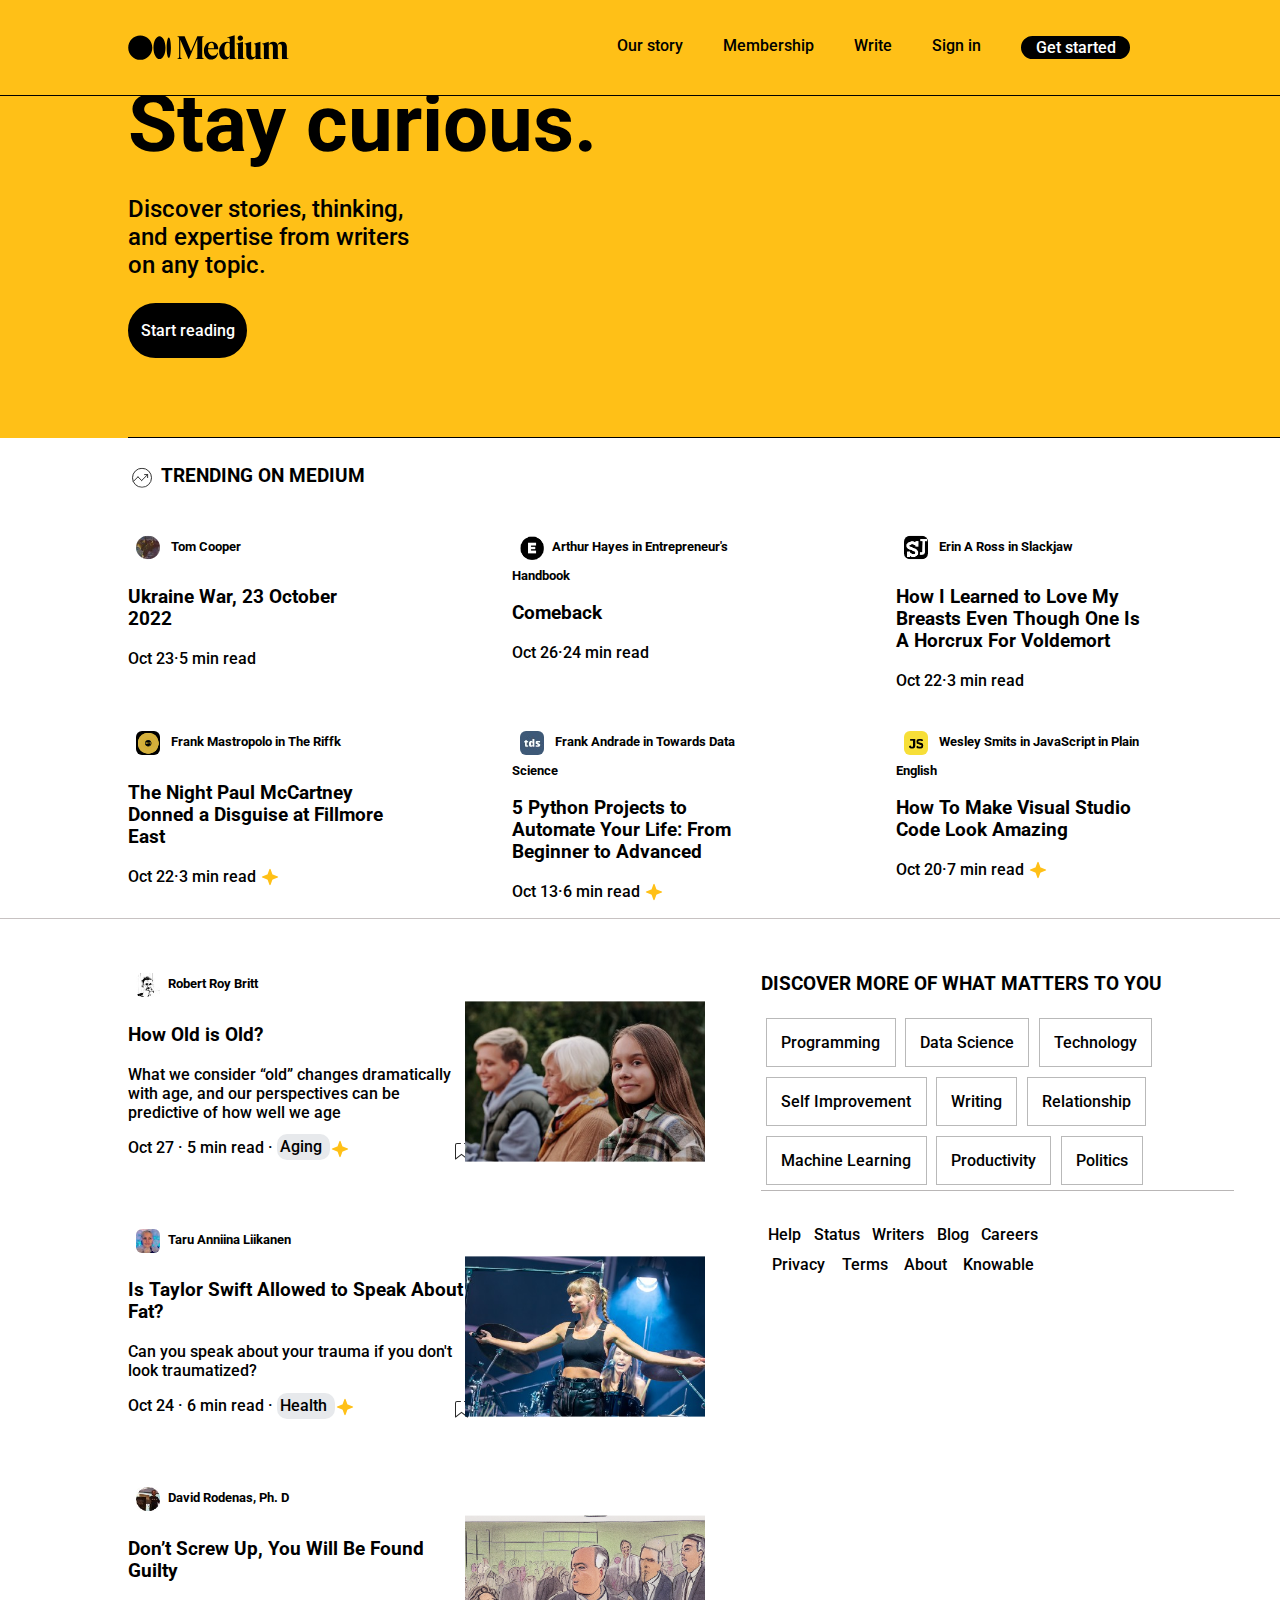
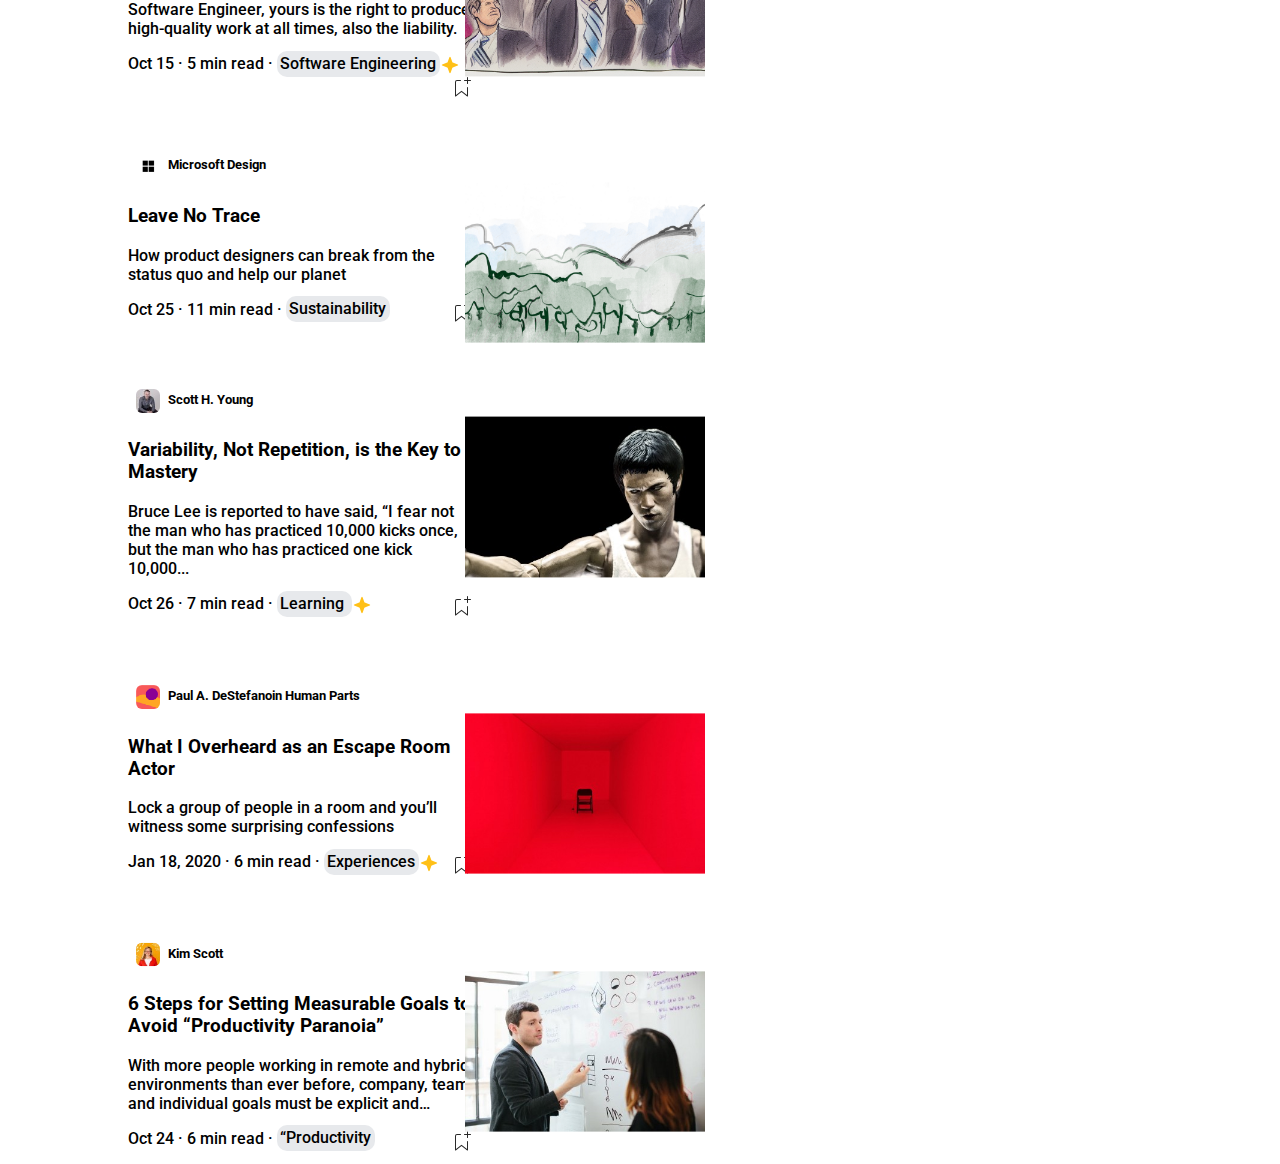
==== Progetto Settimana 5/index.html @ bdfa3fb2 "Progetto settimana 5" ====
<!DOCTYPE html>
<html lang="it">

<head>
    <meta charset="UTF-8">
    <meta name="viewport" content="width=device-width, initial-scale=1.0">
    <title>Progetto Unit 2 Flex Box</title>
    <link rel="preconnect" href="https://fonts.googleapis.com">
    <link rel="preconnect" href="https://fonts.gstatic.com" crossorigin>
    <link
        href="https://fonts.googleapis.com/css2?family=Roboto:ital,wght@0,100;0,300;0,400;0,500;0,700;0,900;1,100;1,300;1,400;1,500;1,700;1,900&display=swap"
        rel="stylesheet">
    <link rel="stylesheet" href="assets/css/style.css">
</head>

<body>
    <div id="header-filler"></div>
    <header>
        <nav id="navbar">
            <img src="assets/imgs/svg/logo.svg" alt="Logo Medium" id="logo">
            <ul>
                <li>Our story</li>
                <li>Membership</li>
                <li>Write</li>
                <li>Sign in</li>
                <div class="bottoneNero" id="primoBottone">
                    <li id="bottoneNav">Get started</li>
                </div>
            </ul>
        </nav>
        <div id="altezza">
            <h2>
                Stay curious.
            </h2>
            <p id="pheader">
                Discover stories, thinking, and expertise from writers on any topic.
            </p>
            <div class="bottoneNero" id="secondoBottone">
                <p>
                    Start reading
                </p>
            </div>
        </div>
    </header>
    <article>
        <h3 id="titoloArticle"> <img src="assets/imgs/svg/trending.svg" alt="trad" id="trend"> TRENDING ON MEDIUM</h3>
        <div id="containerArticle">
            <div class="contenitoriArticle">
                <h4><img src="assets/imgs/image01.jpeg" alt="primaFoto" class="fotoArticle" id="foto1"> Tom Cooper</h4>
                <h3>Ukraine War, 23 October 2022</h3>
                <p>Oct 23·5 min read</p>
            </div>
            <div class="contenitoriArticle">
                <h4> <img src="assets/imgs/image02.png" alt="secondaFoto" class="fotoArticle">Arthur Hayes in
                    Entrepreneur's Handbook</h4>
                <h3>Comeback</h3>
                <p>Oct 26·24 min read</p>
            </div>
            <div class="contenitoriArticle">
                <h4><img src="assets/imgs/image03.jpeg" alt="terzaFoto" class="fotoArticle"> Erin A Ross in Slackjaw
                </h4>
                <h3>How I Learned to Love My Breasts Even Though One Is A Horcrux For Voldemort</h3>
                <p>Oct 22·3 min read</p>
            </div>
            <div class="contenitoriArticle">
                <h4><img src="assets/imgs/image04.png" alt="quartaFoto" class="fotoArticle"> Frank Mastropolo in The
                    Riffk</h4>
                <h3>The Night Paul McCartney Donned a Disguise at Fillmore East</h3>
                <p>Oct 22·3 min read <img src="assets/imgs/svg/star.svg" alt="stelle" class="stelle"></p>
            </div>
            <div class="contenitoriArticle">
                <h4><img src="assets/imgs/image05.jpeg" alt="quintaFoto" class="fotoArticle"> Frank Andrade in Towards
                    Data Science</h4>
                <h3>5 Python Projects to Automate Your Life: From Beginner to Advanced</h3>
                <p>Oct 13·6 min read <img src="assets/imgs/svg/star.svg" alt="stelle" class="stelle"></p>
            </div>
            <div class="contenitoriArticle">
                <h4><img src="assets/imgs/image06.png" alt="sestaFoto" class="fotoArticle"> Wesley Smits in JavaScript
                    in Plain English</h4>
                <h3>How To Make Visual Studio Code Look Amazing</h3>
                <p>Oct 20·7 min read <img src="assets/imgs/svg/star.svg" alt="stelle" class="stelle"></p>
            </div>
        </div>
    </article>
    <main>
        <section>
            <div class="contenitoriSection">
                <h4><img src="assets/imgs/image07.jpeg" alt="settima" class="imgSection">Robert Roy Britt</h4>
                <h3>How Old is Old?</h3>
                <p>What we consider “old” changes dramatically with age, and our perspectives can be predictive of how
                    well we age</p>
                <p>Oct 27 · 5 min read · <span> Aging </span><img src="assets/imgs/svg/star.svg" alt="stelle"
                        class="stelle"><img src="assets/imgs/svg/bookmark.svg" alt="" class="book"></p>
                <img src="assets/imgs/image08.jpeg" alt="" class="imgGrandiSection">
            </div>
            <div class="contenitoriSection">
                <h4><img src="assets/imgs/image09.jpeg" alt="nove" class="imgSection">Taru Anniina Liikanen</h4>
                <h3>Is Taylor Swift Allowed to Speak About Fat?</h3>
                <p>Can you speak about your trauma if you don't look traumatized?</p>
                <p>Oct 24 · 6 min read · <span> Health </span><img src="assets/imgs/svg/star.svg" alt="stelle"
                        class="stelle"> <img src="assets/imgs/svg/bookmark.svg" alt="" class="book"></p>
                <img src="assets/imgs/image10.jpeg" alt="" class="imgGrandiSection">
            </div>
            <div class="contenitoriSection">
                <h4><img src="assets/imgs/image11.jpeg" alt="undici" class="imgSection">David Rodenas, Ph. D</h4>
                <h3>Don’t Screw Up, You Will Be Found Guilty</h3>
                <p>Software Engineer, yours is the right to produce high-quality work at all times, also the liability.
                </p>
                <p>Oct 15 · 5 min read · <span> Software Engineering</span><img src="assets/imgs/svg/star.svg"
                        alt="stelle" class="stelle"><img src="assets/imgs/svg/bookmark.svg" alt="" class="book"></p>
                <img src="assets/imgs/image12.png" alt="" class="imgGrandiSection">
            </div>
            <div class="contenitoriSection">
                <h4><img src="assets/imgs/image13.png" alt="tredici" class="imgSection">Microsoft Design</h4>
                <h3>Leave No Trace</h3>
                <p>How product designers can break from the status quo and help our planet</p>
                <p>Oct 25 · 11 min read · <span> Sustainability </span><img src="assets/imgs/svg/bookmark.svg" alt=""
                        class="book"></p>
                <img src="assets/imgs/image14.png" alt="" class="imgGrandiSection">
            </div>
            <div class="contenitoriSection">
                <h4><img src="assets/imgs/image15.jpeg" alt="quindici" class="imgSection">Scott H. Young</h4>
                <h3>Variability, Not Repetition, is the Key to Mastery</h3>
                <p>Bruce Lee is reported to have said, “I fear not the man who has practiced 10,000 kicks once, but the
                    man who has practiced one kick 10,000...</p>
                <p>Oct 26 · 7 min read · <span> Learning </span><img src="assets/imgs/svg/star.svg" alt="stelle"
                        class="stelle"> <img src="assets/imgs/svg/bookmark.svg" alt="" class="book"></p>
                <img src="assets/imgs/image16.jpg" alt="" class="imgGrandiSection">
            </div>
            <div class="contenitoriSection">
                <h4><img src="assets/imgs/image17.png" alt="diciassette" class="imgSection">Paul A. DeStefanoin Human
                    Parts</h4>
                <h3>What I Overheard as an Escape Room Actor</h3>
                <p>Lock a group of people in a room and you’ll witness some surprising confessions</p>
                <p>Jan 18, 2020 · 6 min read · <span> Experiences</span><img src="assets/imgs/svg/star.svg" alt="stelle"
                        class="stelle"> <img src="assets/imgs/svg/bookmark.svg" alt="" class="book"></p>
                <img src="assets/imgs/image18.jpeg" alt="" class="imgGrandiSection">
            </div>
            <div class="contenitoriSection">
                <h4><img src="assets/imgs/image19.jpeg" alt="diciannove" class="imgSection">Kim Scott</h4>
                <h3>6 Steps for Setting Measurable Goals to Avoid “Productivity Paranoia”</h3>
                <p>With more people working in remote and hybrid environments than ever before, company, team and
                    individual goals must be explicit and…</p>
                <p>Oct 24 · 6 min read · <span>“Productivity</span><img src="assets/imgs/svg/bookmark.svg" alt=""
                        class="book"> </p>
                <img src="assets/imgs/image20.jpg" alt="" class="imgGrandiSection">
            </div>
        </section>
        <aside>
            <h3>DISCOVER MORE OF WHAT MATTERS TO YOU</h3>
            <div id="containerAside">
                <p class="pAside">Programming</p>
                <p class="pAside">Data Science</p>
                <p class="pAside">Technology</p>
                <p class="pAside">Self Improvement</p>
                <p class="pAside">Writing</p>
                <p class="pAside">Relationship</p>
                <p class="pAside">Machine Learning</p>
                <p class="pAside">Productivity</p>
                <p class="pAside">Politics</p>
            </div>
            <br>
            <div id="containerAside2">
                <p class="pAside2">Help</p>
                <p class="pAside2">Status</p>
                <p class="pAside2">Writers</p>
                <p class="pAside2">Blog</p>
                <p class="pAside2">Careers</p>
                <p class="pAside2">Privacy</p>
                <p class="pAside2">Terms</p>
                <p class="pAside2">About</p>
                <p class="pAside2">Knowable</p>
            </div>
        </aside>
    </main>
</body>

</html>
---- Progetto Settimana 5/assets/css/style.css ----
/*Visualizzare da 1440 a 1540,non è responsive*/


html,
body {
    padding: 0;
    margin: 0;
    box-sizing: border-box;
    font-family: "Roboto", sans-serif;
    font-weight: 500;
    font-style: bold;
}
/*Header*/
header {
    background-color: #ffc017;
}

nav {
    display: flex;
    border-bottom: solid black 1px;
    justify-content: flex-end;
    background-color: #ffc017;
    position: fixed;
   top: 0;
   width: 100%;
   z-index: 100;
   animation: changeColor 2s;
}

ul {
    list-style: none;
    display: flex;
    padding: 20px;
    margin-right: 9%;

}

li {
    margin-right: 40px;
}

#logo {
    margin-left: 10%;
    margin-right: auto;
}
#altezza{
    height: 40vh;
    border-bottom: solid black 1px;
    margin-left: 10%;
    margin-top: 6%;
}
h2{
    margin-top: 5%;
    font-size: 5em;
    margin-bottom: 10px;
}
.bottoneNero{
    color: white;
    border: solid 2px black;
    background-color: black;
    border-radius: 30px;
}
#secondoBottone{
    text-align: center;
    width: 10%;
    
}
#primoBottone{
    text-align: center;
    width: 20%;
}
#bottoneNav{
    width: 100%;
}
#pheader {
    font-size: 1.5em;
    max-width: 25%;
}








/* Article*/
#containerArticle{
    display: flex;
    flex-wrap: wrap;
}
.contenitoriArticle{
    flex-direction: column;
    margin-left: 10%;
    width: 20%;
}
.fotoArticle{
    transform:scale(0.6) ;
    border-radius: 10px;
    display: inline-block; 
    vertical-align: middle;
    
}
.stelle{
    display: inline-block;
    vertical-align: middle;
}
#titoloArticle{
    margin-left: 10%;
    margin-top: 2%;
}
#trend{
    display: inline-block;
    vertical-align: middle;
}

#foto1{
    border-radius: 30px;
}
article{
    border-bottom: solid rgb(199, 194, 194) 1px;
}
h4{
    font-size: small;
}
/* Main, section e Aside */

main{
    display: flex;
    margin-left: 10%;
}
section{
    display: flex;
    flex-direction: column;
}
.contenitoriSection{
    position: relative;
    margin-top: 5%;
    width: 60%;
}
.imgSection{
    transform:scale(0.6) ;
    border-radius: 10px;
    display: inline-block; 
    vertical-align: middle;
    
}
span{
    background-color: #E7E9EC;
    border-radius: 10px;
    text-align: center;
    padding: 1%;
}
.imgGrandiSection{
    position: absolute;
    right: -90%;
    top: 0;
    transform: scale(0.6);
}
.book{
    float: right;
}
aside{
    margin-top: 3%;
    margin-left: 5%;
    margin-right: 4%;
}
#containerAside{
    display: flex;
    flex-wrap: wrap;
    flex-direction: row;
    width: auto;
    border-bottom: solid 0.5px rgb(185, 182, 182);

}
.pAside{
    border: solid 1px rgb(185, 185, 185);
    padding: 3%;
    margin: 1%;
}
#containerAside2{
    display: flex;
    flex-wrap: wrap;
    justify-content: space-evenly;
    width: 60%;
    margin-top: 2%;
    
}
.pAside2{
    padding: 2%;
    margin: 0;
}
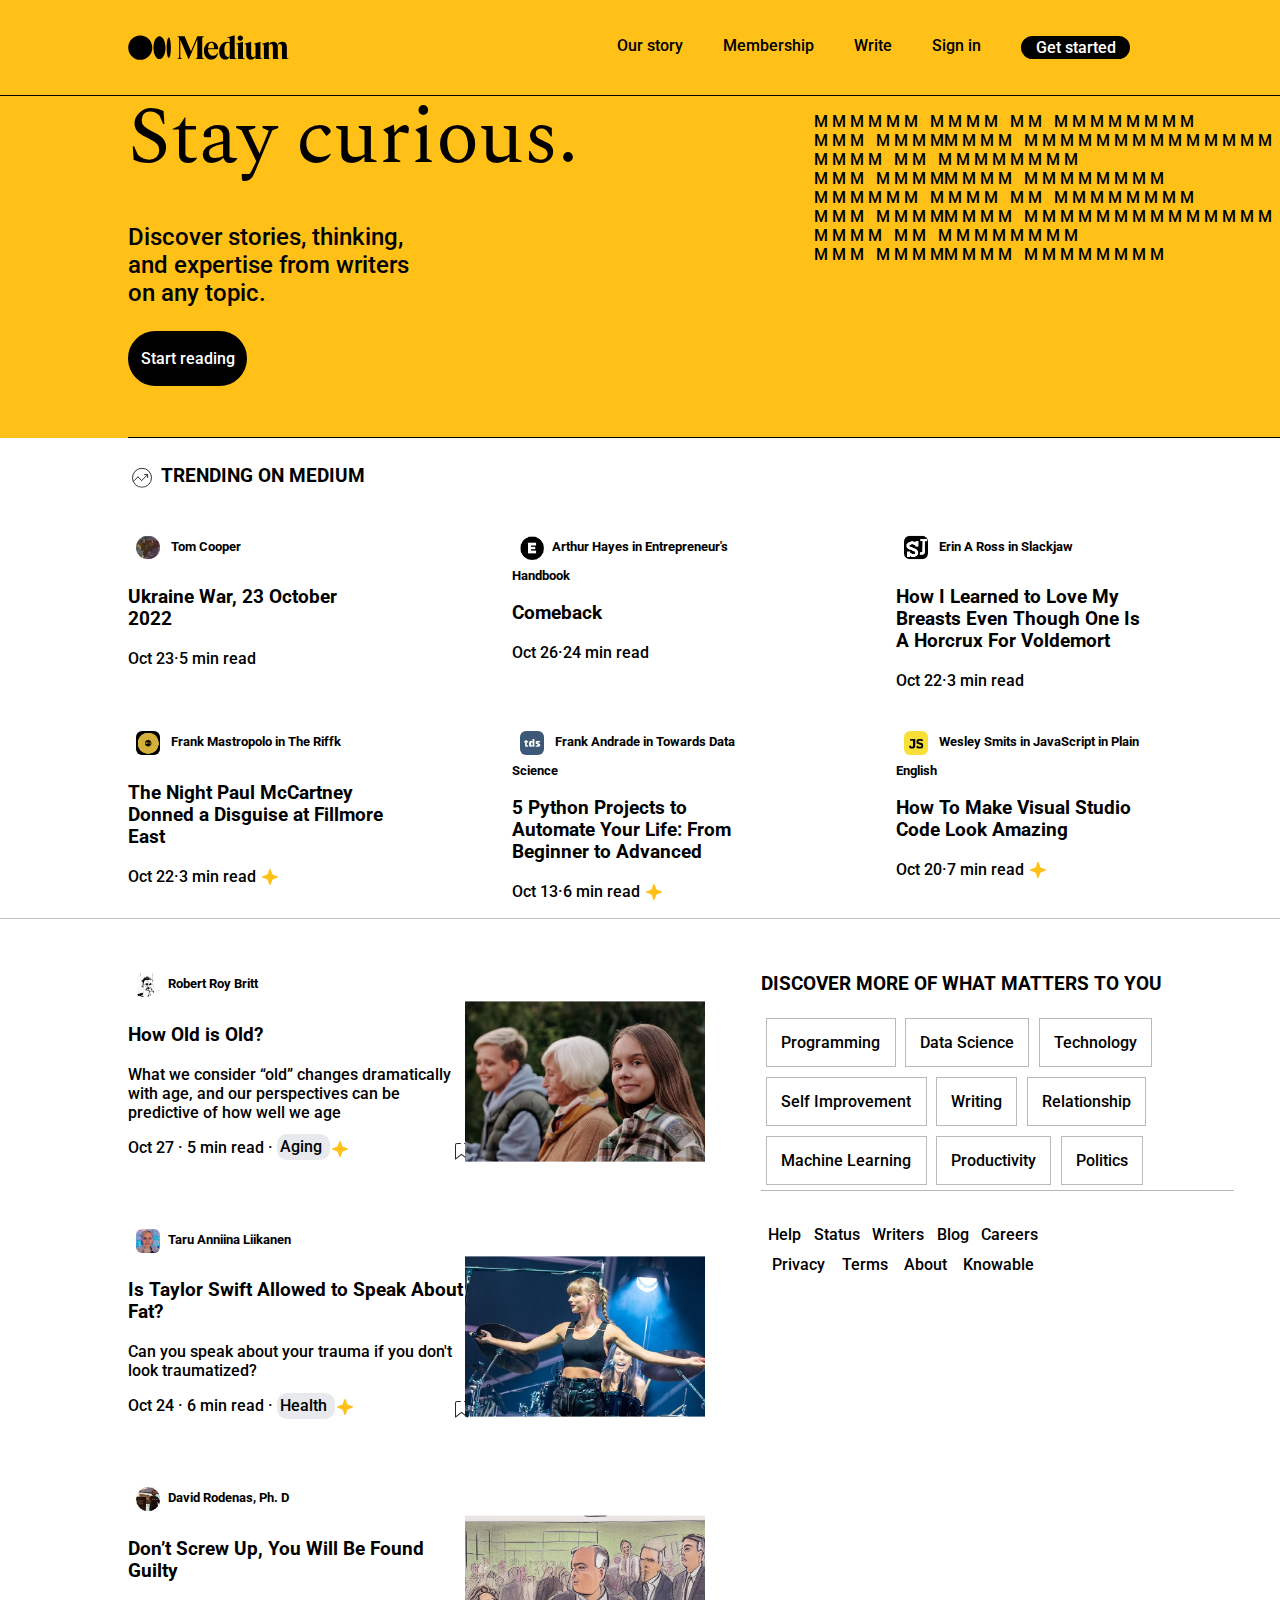
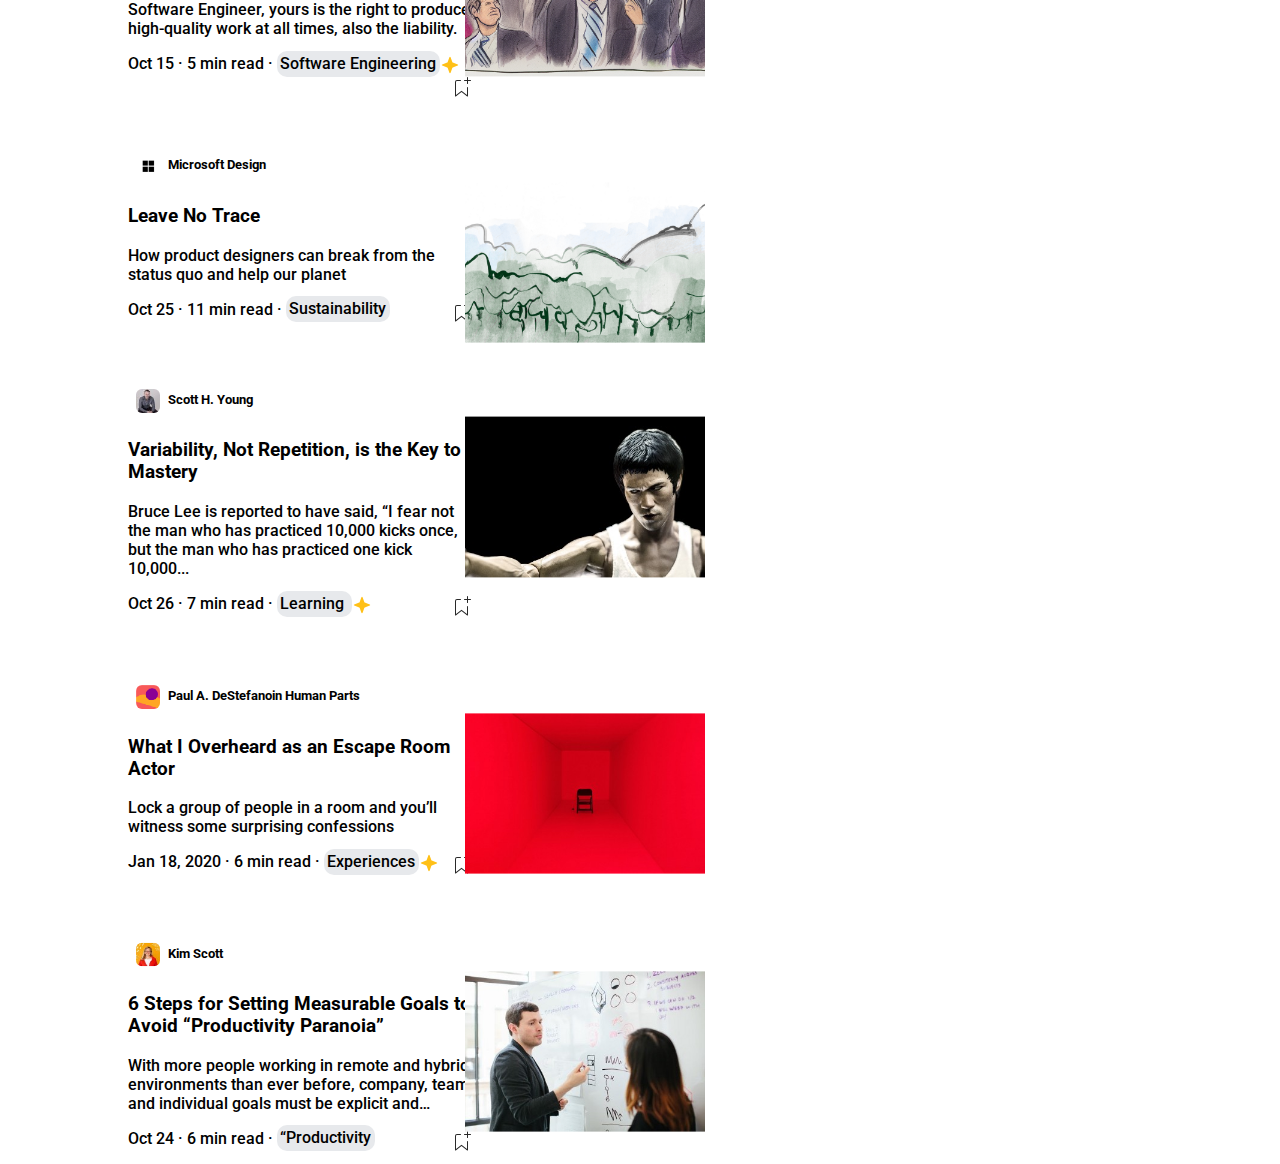
==== commit 22d62657: "Modifiche" ====
--- a/Progetto Settimana 5/index.html
+++ b/Progetto Settimana 5/index.html
@@ -10,6 +10,9 @@
     <link
         href="https://fonts.googleapis.com/css2?family=Roboto:ital,wght@0,100;0,300;0,400;0,500;0,700;0,900;1,100;1,300;1,400;1,500;1,700;1,900&display=swap"
         rel="stylesheet">
+        <link rel="preconnect" href="https://fonts.googleapis.com">
+<link rel="preconnect" href="https://fonts.gstatic.com" crossorigin>
+<link href="https://fonts.googleapis.com/css2?family=Spectral:ital,wght@0,200;0,300;0,400;0,500;0,600;0,700;0,800;1,200;1,300;1,400;1,500;1,600;1,700;1,800&display=swap" rel="stylesheet">
     <link rel="stylesheet" href="assets/css/style.css">
 </head>
 
@@ -29,9 +32,18 @@
             </ul>
         </nav>
         <div id="altezza">
+            <div id="parte1">
+                <div id="parte2">
+                    <p id="m"> <br>M M M M M M &nbsp; M M M  M &nbsp;  M M &nbsp; M M M M M M M M <br>
+                       M M M &nbsp; M M M MM M  M M &nbsp; M M M M M M M M M M M M M M &nbsp; <br> M M M  M &nbsp;  M M &nbsp; M M M M M M M M <br>
+                       M M M &nbsp; M M M MM M  M M &nbsp; M M M M M M M M <br>M M M M M M &nbsp; M M M  M &nbsp;  M M &nbsp; M M M M M M M M <br>
+                       M M M &nbsp; M M M MM M  M M &nbsp; M M M M M M M M M M M M M M &nbsp; <br> M M M  M &nbsp;  M M &nbsp; M M M M M M M M <br>
+                       M M M &nbsp; M M M MM M  M M &nbsp; M M M M M M M M</p>
+                    </div>
             <h2>
                 Stay curious.
             </h2>
+            
             <p id="pheader">
                 Discover stories, thinking, and expertise from writers on any topic.
             </p>
@@ -40,6 +52,8 @@
                     Start reading
                 </p>
             </div>
+</div>
+
         </div>
     </header>
     <article>
@@ -173,6 +187,7 @@
             </div>
         </aside>
     </main>
+    <script src="assets/java/script.js"></script>
 </body>
 
 </html>--- a/Progetto Settimana 5/assets/css/style.css
+++ b/Progetto Settimana 5/assets/css/style.css
@@ -1,4 +1,3 @@
-
 /*Visualizzare da 1440 a 1540,non è responsive*/
 
 
@@ -11,6 +10,7 @@
     font-weight: 500;
     font-style: bold;
 }
+
 /*Header*/
 header {
     background-color: #ffc017;
@@ -22,10 +22,10 @@
     justify-content: flex-end;
     background-color: #ffc017;
     position: fixed;
-   top: 0;
-   width: 100%;
-   z-index: 100;
-   animation: changeColor 2s;
+    top: 0;
+    width: 100%;
+    z-index: 100;
+    animation: changeColor 2s;
 }
 
 ul {
@@ -44,129 +44,175 @@
     margin-left: 10%;
     margin-right: auto;
 }
-#altezza{
+
+#altezza {
     height: 40vh;
     border-bottom: solid black 1px;
     margin-left: 10%;
     margin-top: 6%;
 }
-h2{
+
+h2 {
     margin-top: 5%;
     font-size: 5em;
     margin-bottom: 10px;
-}
-.bottoneNero{
+    font-family: "Spectral", serif;
+    font-weight: 400;
+    font-style: bold;
+}
+
+.bottoneNero {
     color: white;
     border: solid 2px black;
     background-color: black;
     border-radius: 30px;
 }
-#secondoBottone{
+
+#secondoBottone {
     text-align: center;
     width: 10%;
-    
-}
-#primoBottone{
+
+}
+
+#primoBottone {
     text-align: center;
     width: 20%;
 }
-#bottoneNav{
+
+#bottoneNav {
     width: 100%;
 }
+
 #pheader {
     font-size: 1.5em;
     max-width: 25%;
 }
 
-
-
-
-
-
-
+#parte2 {
+    float: right;
+    position: relative;
+
+}
+
+@keyframes bounceIn {
+    0% {
+        transform: translateY(-100vh) rotate(-360deg) scale(0.2);
+        opacity: 0;
+    }
+
+    80% {
+        transform: translateY(0) rotate(360deg) scale(1.2);
+        opacity: 1;
+    }
+
+    100% {
+        transform: translateY(0) rotate(0deg) scale(1);
+    }
+}
+
+#m {
+     animation: bounceIn 3s ease infinite ;
+     animation-delay: 5s;
+}
 
 /* Article*/
-#containerArticle{
+#containerArticle {
     display: flex;
     flex-wrap: wrap;
 }
-.contenitoriArticle{
+
+.contenitoriArticle {
     flex-direction: column;
     margin-left: 10%;
     width: 20%;
 }
-.fotoArticle{
-    transform:scale(0.6) ;
+
+.fotoArticle {
+    transform: scale(0.6);
     border-radius: 10px;
-    display: inline-block; 
-    vertical-align: middle;
-    
-}
-.stelle{
-    display: inline-block;
-    vertical-align: middle;
-}
-#titoloArticle{
+    display: inline-block;
+    vertical-align: middle;
+
+}
+
+.stelle {
+    display: inline-block;
+    vertical-align: middle;
+}
+
+#titoloArticle {
     margin-left: 10%;
     margin-top: 2%;
 }
-#trend{
-    display: inline-block;
-    vertical-align: middle;
-}
-
-#foto1{
+
+#trend {
+    display: inline-block;
+    vertical-align: middle;
+}
+
+#foto1 {
     border-radius: 30px;
 }
-article{
+
+article {
     border-bottom: solid rgb(199, 194, 194) 1px;
 }
-h4{
+
+h4 {
     font-size: small;
 }
+
 /* Main, section e Aside */
 
-main{
-    display: flex;
-    margin-left: 10%;
-}
-section{
+main {
+    display: flex;
+    margin-left: 10%;
+}
+
+section {
     display: flex;
     flex-direction: column;
 }
-.contenitoriSection{
+
+.contenitoriSection {
     position: relative;
     margin-top: 5%;
     width: 60%;
 }
-.imgSection{
-    transform:scale(0.6) ;
+
+.imgSection {
+    transform: scale(0.6);
     border-radius: 10px;
-    display: inline-block; 
-    vertical-align: middle;
-    
-}
-span{
+    display: inline-block;
+    vertical-align: middle;
+
+}
+
+span {
     background-color: #E7E9EC;
     border-radius: 10px;
     text-align: center;
     padding: 1%;
 }
-.imgGrandiSection{
+
+.imgGrandiSection {
     position: absolute;
     right: -90%;
     top: 0;
     transform: scale(0.6);
 }
-.book{
+
+.book {
     float: right;
 }
-aside{
+
+aside {
     margin-top: 3%;
     margin-left: 5%;
     margin-right: 4%;
 }
-#containerAside{
+
+#containerAside {
     display: flex;
     flex-wrap: wrap;
     flex-direction: row;
@@ -174,21 +220,23 @@
     border-bottom: solid 0.5px rgb(185, 182, 182);
 
 }
-.pAside{
+
+.pAside {
     border: solid 1px rgb(185, 185, 185);
     padding: 3%;
     margin: 1%;
 }
-#containerAside2{
+
+#containerAside2 {
     display: flex;
     flex-wrap: wrap;
     justify-content: space-evenly;
     width: 60%;
     margin-top: 2%;
-    
-}
-.pAside2{
+
+}
+
+.pAside2 {
     padding: 2%;
     margin: 0;
-}
-
+}